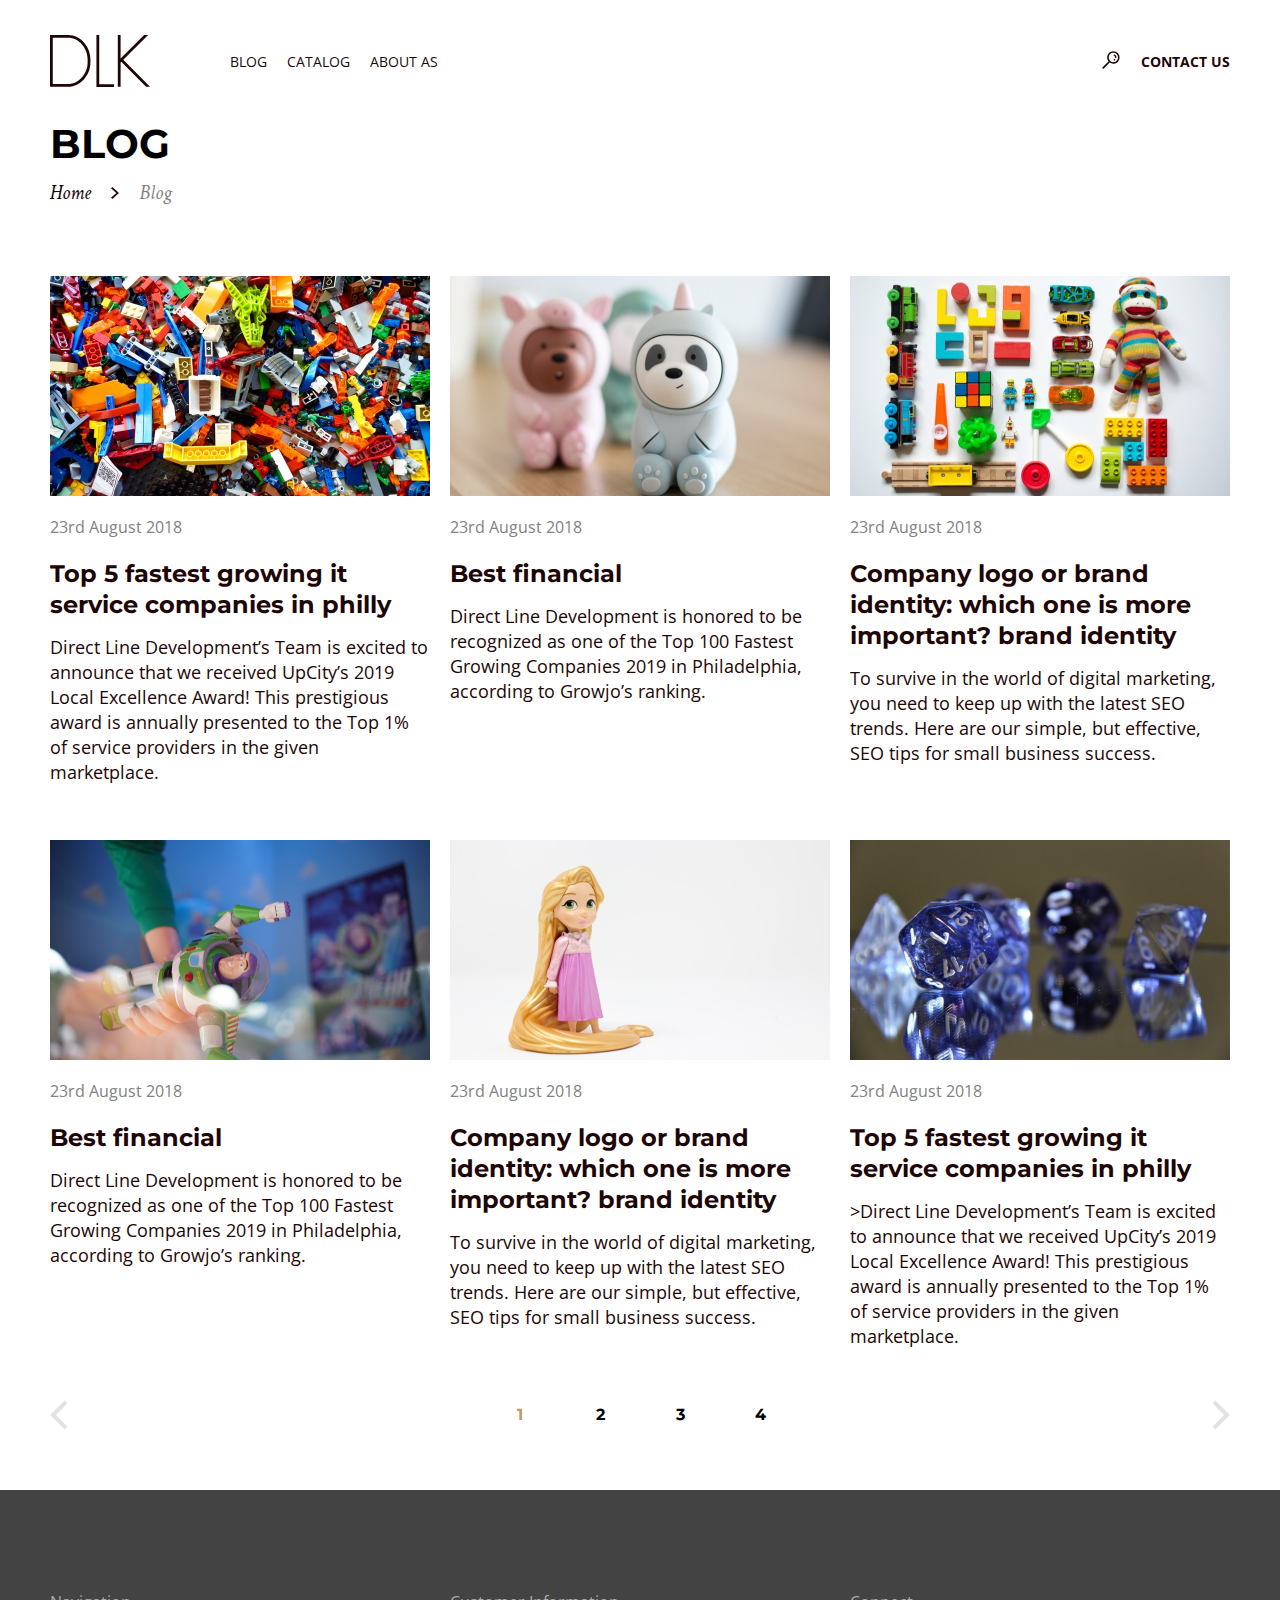
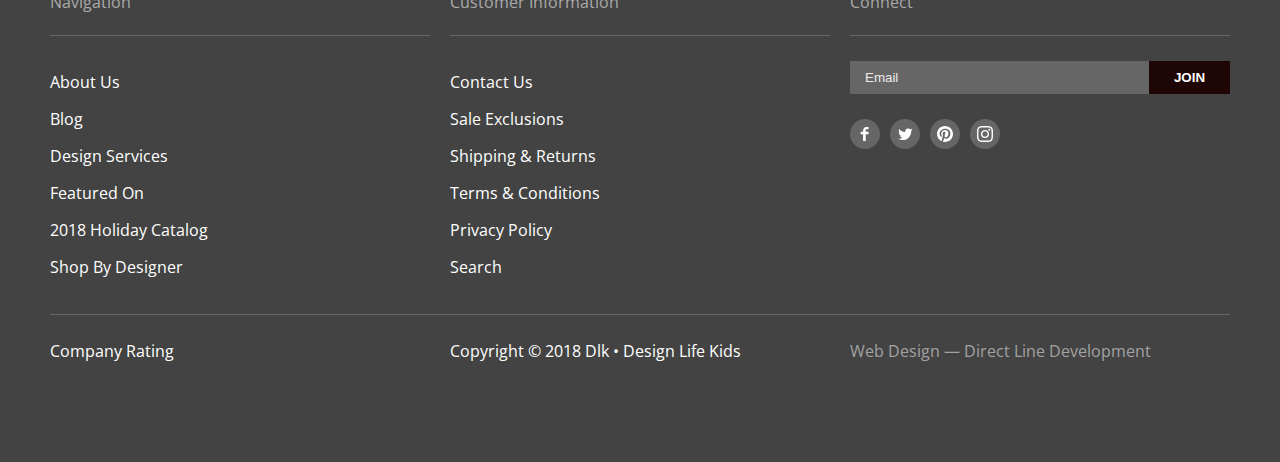
==== pages/blog/index.html @ a88019a6 "Fixed all errors, added width and height to all imgs." ====
<!DOCTYPE html>
<html lang="en">
<head>
    <meta charset="UTF-8">
    <title>Blog</title>
    <link rel="preconnect" href="https://fonts.gstatic.com">
    <link href="https://fonts.googleapis.com/css2?family=Crimson+Text:ital,wght@0,400;0,700;1,400;1,700&family=Montserrat:wght@300;400;600;700&family=Open+Sans:wght@400;700&display=swap" rel="stylesheet">
    <link rel="stylesheet" href="../../css/normalize.css">
    <link rel="stylesheet" href="../../css/common.css">
    <link rel="stylesheet" href="style.css">
</head>
<body>
    <header class="header container">        
        <div class="header-logo">
            <a href="../../index.html"><img src="../../images/logo-dlk.svg" width="100" height="52" alt="DLK"></a>
        </div>
        <nav class="header-nav">
            <ul class="outline header-list">
                <li class="header-item">
                    <a href="../blog/index.html">Blog</a>
                </li>
                <li class="header-item">
                    <a href="../catalog/index.html">Catalog</a>
                </li>
                <li class="header-item">
                    <a href="#">About as</a>
                </li>
            </ul>
        </nav>
        <div class="header-contacts-us-wrapper">
            <button class="header-button-magnifier">                        
                <svg class="search" width="18" height="18" viewBox="0 0 18 18" fill="none" xmlns="http://www.w3.org/2000/svg">
                    <path d="M11.3651 0.26001C7.94509 0.26001 5.16509 3.08001 5.16509 6.52001C5.16509 7.98001 5.6651 9.30002 6.4851 10.38L0.605098 16.32C0.265098 16.68 0.265098 17.24 0.605098 17.58C0.785098 17.76 1.0051 17.84 1.2251 17.84C1.4651 17.84 1.6851 17.76 1.8651 17.58L7.7451 11.62C8.7651 12.36 10.0051 12.78 11.3451 12.78C14.7651 12.78 17.5451 9.96001 17.5451 6.52001C17.5651 3.06001 14.7851 0.26001 11.3651 0.26001ZM11.3651 11.2C8.82509 11.2 6.76509 9.10001 6.76509 6.52001C6.76509 3.94001 8.82509 1.84001 11.3651 1.84001C13.9051 1.84001 15.9651 3.94001 15.9651 6.52001C15.9651 9.10001 13.9051 11.2 11.3651 11.2ZM14.4651 6.60001C14.4251 6.94001 14.1251 7.20001 13.7851 7.20001C13.7451 7.20001 13.7251 7.20001 13.6851 7.20001C13.3051 7.14001 13.0451 6.80001 13.0851 6.42001C13.2251 5.38001 12.0651 4.84001 12.0051 4.82001C11.6651 4.66001 11.5051 4.24001 11.6651 3.90001C11.8251 3.56001 12.2251 3.40001 12.5851 3.54001C12.6651 3.56001 14.7451 4.52001 14.4651 6.60001ZM13.0051 8.12001C13.1451 8.26001 13.2451 8.48002 13.2451 8.68002C13.2451 8.90002 13.1651 9.10001 13.0051 9.24002C12.8651 9.38002 12.6451 9.48002 12.4451 9.48002C12.2451 9.48002 12.0251 9.40001 11.8851 9.24002C11.7451 9.10001 11.6451 8.88002 11.6451 8.68002C11.6451 8.48002 11.7251 8.26001 11.8851 8.12001C12.0251 7.98001 12.2451 7.88002 12.4451 7.88002C12.6451 7.88002 12.8451 7.96001 13.0051 8.12001Z" fill="#1E0606"/>
                </svg>                                
            </button>
            <div>
                <a href="../contacts/index.html" class="header-contact-us">Contact us</a>
            </div>            
        </div>
    </header>
    <main>
        <section class="blogs-title container">
            <h1>Blog</h1>
            <div class="breadcrumbs container">  
                <ol class="breadcrumbs-list outline">
                    <li class="breadcrumbs-item">
                        <a href="../../index.html">Home</a>
                    </li>
                    <li class="breadcrumbs-item">
                        Blog
                    </li>
                </ol>
            </div>
        </section>
        <div class="blogs container container-blogs">
            <ul class="blogs-list">
                <li class="blogs-items">
                    <a href="#" class="blog-item-link">
                        <img class="blogs-image" src="../../images/blogs-1.jpg" width="380" height="220" alt="Blog-1">
                        <p class="blogs-date">23rd August 2018</p>
                        <h6>Top 5 fastest growing it service companies in philly</h6>
                        <p class="blogs-text">Direct Line Development’s Team is excited to announce that we received UpCity’s 2019 Local Excellence Award! This prestigious award is annually presented to the Top 1% of service providers in the given marketplace.</p>
                    </a>
                </li>
                <li class="blogs-items">
                    <a href="#" class="blog-item-link">
                        <img class="blogs-image" src="../../images/blogs-2.jpg" width="380" height="220" alt="Blog-2">
                        <p class="blogs-date">23rd August 2018</p>
                        <h6>Best financial</h6>
                        <p class="blogs-text">Direct Line Development is honored to be recognized as one of the Top 100 Fastest Growing Companies 2019 in Philadelphia, according to Growjo’s ranking.</p>
                    </a>
                </li>
                <li class="blogs-items">
                    <a href="#" class="blog-item-link">
                        <img class="blogs-image" src="../../images/blogs-3.jpg" width="380" height="220" alt="Blog-3">
                        <p class="blogs-date">23rd August 2018</p>
                        <h6>Company logo or brand identity: which one is more important? brand identity</h6>
                        <p class="blogs-text">To survive in the world of digital marketing, you need to keep up with the latest SEO trends. Here are our simple, but effective, SEO tips for small business success.</p>
                    </a>
                </li>
                <li class="blogs-items">
                    <a href="#" class="blog-item-link">
                        <img class="blogs-image" src="../../images/blogs-4.jpg" width="380" height="220" alt="Blog-4">
                        <p class="blogs-date">23rd August 2018</p>
                        <h6>Best financial</h6>
                        <p class="blogs-text">Direct Line Development is honored to be recognized as one of the Top 100 Fastest Growing Companies 2019 in Philadelphia, according to Growjo’s ranking.</p>
                    </a>
                </li>
                <li class="blogs-items">
                    <a href="#" class="blog-item-link">
                        <img class="blogs-image" src="../../images/blogs-5.jpg" width="380" height="220" alt="Blog-5">
                        <p class="blogs-date">23rd August 2018</p>
                        <h6>Company logo or brand identity: which one is more important? brand identity</h6>
                        <p class="blogs-text">To survive in the world of digital marketing, you need to keep up with the latest SEO trends. Here are our simple, but effective, SEO tips for small business success.</p>
                    </a>
                </li>
                <li class="blogs-items">
                    <a href="#" class="blog-item-link">
                        <img class="blogs-image" src="../../images/blogs-6.jpg" width="380" height="220" alt="Blog-6">
                        <p class="blogs-date">23rd August 2018</p>
                        <h6>Top 5 fastest growing it service companies in philly</h6>
                        <p class="blogs-text">>Direct Line Development’s Team is excited to announce that we received UpCity’s 2019 Local Excellence Award! This prestigious award is annually presented to the Top 1% of service providers in the given marketplace.</p>
                    </a>
                </li>
            </ul>
        </div>
        <div class="page-selecting container">        
            <button class="page-selecting-button">        
                <svg width="18" height="30" viewBox="0 0 18 30" fill="none">
                    <path class="page-selecting-arrow" d="M16 2L3 15L16 28" stroke="#1E0606" stroke-opacity="0.12" stroke-width="4"/>
                </svg>
            </button>        
            <div class="page-selecting-radio-block">
                <input type="radio" name="paging" id="paging-list-1" value="1" checked>
                <label for="paging-list-1" class="paging-label">1</label>
                <input type="radio" name="paging" id="paging-list-2" value="2">
                <label for="paging-list-2" class="paging-label">2</label>
                <input type="radio" name="paging" id="paging-list-3" value="3">
                <label for="paging-list-3" class="paging-label">3</label>
                <input type="radio" name="paging" id="paging-list-4" value="4">
                <label for="paging-list-4" class="paging-label">4</label>
            </div>        
            <button class="page-selecting-button">            
                <svg width="18" height="30" viewBox="0 0 18 30" fill="none">
                    <path class="page-selecting-arrow" d="M2 2L15 15L2 28" stroke="#1E0606" stroke-opacity="0.12" stroke-width="4"/>
                </svg>                
            </button>        
        </div> 
    </main>
    <footer>
        <div class="footer-wrapper footer-wrapper-1 container">
            <section class="footer-section">        
                <h4>Navigation</h4>
                <nav class="footer-nav">
                    <ul class="outline footer-nav-list">
                        <li><a href="#">About Us</a></li>
                        <li><a href="pages/blog/index.html">Blog</a></li>
                        <li><a href="#">Design Services</a></li>
                        <li><a href="#">Featured On</a></li>
                        <li><a href="#">2018 Holiday Catalog</a></li>
                        <li><a href="#">Shop By Designer</a></li>
                    </ul>
                </nav>        
            </section>
            <section class="footer-section">        
                <h4>Customer Information</h4>
                <nav class="footer-nav">
                    <ul class="outline footer-nav-list">
                        <li><a href="pages/contacts/index.html">Contact Us</a></li>
                        <li><a href="#">Sale Exclusions</a></li>
                        <li><a href="#">Shipping & Returns</a></li>
                        <li><a href="#">Terms & Conditions</a></li>
                        <li><a href="#">Privacy Policy</a></li>
                        <li><a href="#">Search</a></li>
                    </ul>
                </nav>        
            </section>
            <section class="footer-section">        
                <h4>Connect</h4>
                <div class="footer-nav">
                    <form action="#" class="footer-form">            
                        <label for="email1" class="footer-label-email">Email</label>
                        <input type="email" placeholder="Email" id="email1" class="footer-input-field">
                        <button class="button join">Join</button>
                    </form>
                </div>                               
                <ul class="outline footer-social-list">
                    <li>
                        <a href="#" target="_blank">
                            <svg width="30" height="30" viewBox="0 0 30 30" fill="none" xmlns="http://www.w3.org/2000/svg">
                                <path fill-rule="evenodd" clip-rule="evenodd" d="M0 15C0 6.71573 6.71573 0 15 0C23.2843 0 30 6.71573 30 15C30 23.2843 23.2843 30 15 30C6.71573 30 0 23.2843 0 15Z" fill="#666666"/>
                                <path fill-rule="evenodd" clip-rule="evenodd" d="M18.5527 10.3672H16.2967C16.0307 10.3672 15.7337 10.7172 15.7337 11.1852V12.8142H18.5527V15.1352H15.7337V22.1052H13.0707V15.1352H10.6577V12.8142H13.0707V11.4472C13.0707 9.48823 14.4317 7.89423 16.2967 7.89423H18.5527V10.3672Z" fill="white"/>
                            </svg>
                        </a>
                    </li>
                    <li>
                        <a href="#" target="_blank">
                            <svg width="30" height="30" viewBox="0 0 30 30" fill="none" xmlns="http://www.w3.org/2000/svg">
                                <path fill-rule="evenodd" clip-rule="evenodd" d="M0 15C0 6.71573 6.71573 0 15 0C23.2843 0 30 6.71573 30 15C30 23.2843 23.2843 30 15 30C6.71573 30 0 23.2843 0 15Z" fill="#666666"/>
                                <path fill-rule="evenodd" clip-rule="evenodd" d="M21.1006 12.2891C21.1056 12.4161 21.1096 12.5431 21.1096 12.6721C21.1096 16.5761 18.1366 21.0781 12.7026 21.0781C11.0346 21.0781 9.48058 20.5881 8.17358 19.7501C8.40658 19.7771 8.64158 19.7911 8.87958 19.7911C10.2636 19.7911 11.5376 19.3181 12.5486 18.5251C11.2556 18.5021 10.1656 17.6481 9.78758 16.4751C9.96858 16.5101 10.1546 16.5271 10.3446 16.5271C10.6136 16.5271 10.8746 16.4921 11.1226 16.4241C9.77158 16.1521 8.75158 14.9591 8.75158 13.5271V13.4901C9.15058 13.7111 9.60758 13.8441 10.0916 13.8591C9.29858 13.3301 8.77758 12.4261 8.77758 11.4001C8.77758 10.8591 8.92258 10.3521 9.17658 9.9161C10.6326 11.7031 12.8106 12.8791 15.2656 13.0021C15.2156 12.7851 15.1906 12.5601 15.1906 12.3281C15.1906 10.6971 16.5126 9.3751 18.1446 9.3751C18.9936 9.3751 19.7616 9.7321 20.2996 10.3071C20.9736 10.1761 21.6056 9.9301 22.1766 9.5901C21.9556 10.2811 21.4886 10.8591 20.8766 11.2251C21.4746 11.1541 22.0446 10.9961 22.5756 10.7601C22.1776 11.3521 21.6776 11.8731 21.1006 12.2891Z" fill="white"/>
                            </svg>                                
                        </a>
                    </li>
                    <li>
                        <a href="#" target="_blank">
                            <svg width="30" height="30" viewBox="0 0 30 30" fill="none" xmlns="http://www.w3.org/2000/svg">
                                <path fill-rule="evenodd" clip-rule="evenodd" d="M0 15C0 6.71573 6.71573 0 15 0C23.2843 0 30 6.71573 30 15C30 23.2843 23.2843 30 15 30C6.71573 30 0 23.2843 0 15Z" fill="#666666"/>
                                <path fill-rule="evenodd" clip-rule="evenodd" d="M15.0005 7C10.5825 7 7 10.5816 7 15.0005C7 18.2754 8.97001 21.0902 11.7896 22.3273C11.767 21.7694 11.7858 21.0977 11.9279 20.49C12.0821 19.8408 12.9571 16.1313 12.9571 16.1313C12.9571 16.1313 12.7021 15.6205 12.7021 14.865C12.7021 13.6796 13.3898 12.7943 14.245 12.7943C14.9722 12.7943 15.3241 13.3409 15.3241 13.9957C15.3241 14.7267 14.8575 15.8208 14.6176 16.8341C14.4172 17.6836 15.0428 18.3751 15.8801 18.3751C17.3957 18.3751 18.4165 16.4286 18.4165 14.1218C18.4165 12.3691 17.2358 11.0567 15.088 11.0567C12.6617 11.0567 11.1498 12.8658 11.1498 14.8866C11.1498 15.5847 11.3549 16.0758 11.6767 16.4559C11.8253 16.6318 11.8451 16.7014 11.7914 16.9027C11.7538 17.0486 11.6654 17.4042 11.6287 17.5444C11.5751 17.7466 11.4114 17.82 11.2288 17.7448C10.1102 17.2885 9.58999 16.0645 9.58999 14.6881C9.58999 12.4161 11.5064 9.68972 15.3072 9.68972C18.3619 9.68972 20.3724 11.9015 20.3724 14.2732C20.3724 17.4117 18.6282 19.7562 16.0551 19.7562C15.1924 19.7562 14.3795 19.2895 14.1011 18.7599C14.1011 18.7599 13.6363 20.6029 13.5385 20.9585C13.3691 21.5747 13.037 22.1919 12.7332 22.6717C13.4529 22.8843 14.213 23 15.0005 23C19.4184 23 23 19.4184 23 15.0005C23 10.5816 19.4184 7 15.0005 7Z" fill="white"/>
                                </svg>
                        </a>
                    </li>
                    <li>
                        <a href="#" target="_blank">
                            <svg width="30" height="30" viewBox="0 0 30 30" fill="none" xmlns="http://www.w3.org/2000/svg">
                                <path fill-rule="evenodd" clip-rule="evenodd" d="M0 15C0 6.71573 6.71573 0 15 0C23.2843 0 30 6.71573 30 15C30 23.2843 23.2843 30 15 30C6.71573 30 0 23.2843 0 15Z" fill="#666666"/>
                                <path fill-rule="evenodd" clip-rule="evenodd" d="M15 7C12.8273 7 12.5549 7.0092 11.7016 7.04813C10.8501 7.08697 10.2686 7.22223 9.7597 7.42C9.23363 7.62443 8.7875 7.89797 8.3427 8.3427C7.89797 8.7875 7.62443 9.23363 7.42 9.7597C7.22223 10.2686 7.08697 10.8501 7.04813 11.7016C7.0092 12.5549 7 12.8273 7 15C7 17.1727 7.0092 17.4451 7.04813 18.2984C7.08697 19.1499 7.22223 19.7314 7.42 20.2403C7.62443 20.7664 7.89797 21.2125 8.3427 21.6573C8.7875 22.102 9.23363 22.3756 9.7597 22.58C10.2686 22.7778 10.8501 22.913 11.7016 22.9519C12.5549 22.9908 12.8273 23 15 23C17.1727 23 17.4451 22.9908 18.2984 22.9519C19.1499 22.913 19.7314 22.7778 20.2403 22.58C20.7664 22.3756 21.2125 22.102 21.6573 21.6573C22.102 21.2125 22.3756 20.7664 22.58 20.2403C22.7778 19.7314 22.913 19.1499 22.9519 18.2984C22.9908 17.4451 23 17.1727 23 15C23 12.8273 22.9908 12.5549 22.9519 11.7016C22.913 10.8501 22.7778 10.2686 22.58 9.7597C22.3756 9.23363 22.102 8.7875 21.6573 8.3427C21.2125 7.89797 20.7664 7.62443 20.2403 7.42C19.7314 7.22223 19.1499 7.08697 18.2984 7.04813C17.4451 7.0092 17.1727 7 15 7ZM15 8.44143C17.1361 8.44143 17.3891 8.4496 18.2327 8.4881C19.0127 8.52367 19.4363 8.65397 19.7182 8.76353C20.0916 8.90867 20.3581 9.08203 20.638 9.362C20.918 9.6419 21.0913 9.9084 21.2365 10.2818C21.346 10.5637 21.4763 10.9873 21.5119 11.7673C21.5504 12.6109 21.5586 12.8639 21.5586 15C21.5586 17.1361 21.5504 17.3891 21.5119 18.2327C21.4763 19.0127 21.346 19.4363 21.2365 19.7182C21.0913 20.0916 20.918 20.3581 20.638 20.638C20.3581 20.918 20.0916 21.0913 19.7182 21.2365C19.4363 21.346 19.0127 21.4763 18.2327 21.5119C17.3892 21.5504 17.1363 21.5586 15 21.5586C12.8637 21.5586 12.6108 21.5504 11.7673 21.5119C10.9873 21.4763 10.5637 21.346 10.2818 21.2365C9.9084 21.0913 9.64193 20.918 9.36197 20.638C9.08207 20.3581 8.90867 20.0916 8.76353 19.7182C8.65397 19.4363 8.52367 19.0127 8.4881 18.2327C8.4496 17.3891 8.44143 17.1361 8.44143 15C8.44143 12.8639 8.4496 12.6109 8.4881 11.7673C8.52367 10.9873 8.65397 10.5637 8.76353 10.2818C8.90867 9.9084 9.08203 9.6419 9.36197 9.362C9.64193 9.08203 9.9084 8.90867 10.2818 8.76353C10.5637 8.65397 10.9873 8.52367 11.7673 8.4881C12.6109 8.4496 12.8639 8.44143 15 8.44143ZM10.8919 15C10.8919 12.7311 12.7311 10.8919 15 10.8919C17.2689 10.8919 19.1081 12.7311 19.1081 15C19.1081 17.2689 17.2689 19.1081 15 19.1081C12.7311 19.1081 10.8919 17.2689 10.8919 15ZM15 17.6667C13.5272 17.6667 12.3333 16.4728 12.3333 15C12.3333 13.5272 13.5272 12.3333 15 12.3333C16.4728 12.3333 17.6667 13.5272 17.6667 15C17.6667 16.4728 16.4728 17.6667 15 17.6667ZM19.2704 11.6896C19.8006 11.6896 20.2304 11.2598 20.2304 10.7296C20.2304 10.1994 19.8006 9.76957 19.2704 9.76957C18.7402 9.76957 18.3104 10.1994 18.3104 10.7296C18.3104 11.2598 18.7402 11.6896 19.2704 11.6896Z" fill="white"/>
                                </svg>
                        </a>
                    </li>
                </ul>                     
            </section>
        </div>
        <div class="footer-wrapper footer-wrapper-2 container">
            <div class="footer-section footer-rating_block">
                <input name="rating" value="5" id="rating_5" type="radio" />
                <label for="rating_5" class="footer-rating_label"></label>
               
                <input name="rating" value="4" id="rating_4" type="radio" />
                <label for="rating_4" class="footer-rating_label"></label>
               
                <input name="rating" value="3" id="rating_3" type="radio" />
                <label for="rating_3" class="footer-rating_label"></label>
               
                <input name="rating" value="2" id="rating_2" type="radio" />
                <label for="rating_2" class="footer-rating_label"></label>
               
                <input name="rating" value="1" id="rating_1" type="radio" />
                <label for="rating_1" class="footer-rating_label"></label>
                <div class="footer-rating-title">Company Rating</div>
            </div>                        
            <div class="footer-section">
                Copyright © 2018 Dlk • Design Life Kids
            </div>
            <div class="footer-section">
                <a href="#" class="footer-dl_digital-link">Web Design — Direct Line Development</a>
            </div>                    
        </div>        
    </footer>   
</body>
</html>
---- css/common.css ----
/* all page defaults */

body {
    font-family: "open sans", sans-serif;
    font-style: normal;
    margin: 0;
    box-sizing: border-box;
    font-size: 16px;
    line-height: 22px;
}

ul > li {
    list-style-type: none
}

/* Common elements styles */

/* Default links properties */

a {
    text-decoration: none;
    color: #1E0606;
}

/* width 1180 */

.container {
    max-width: 1180px;
    width: 100%;
    margin: 0 auto;
}

.outline {
    list-style-type: none;
    padding: 0;
    margin: 0;
}

h1 {
    font-family: "Montserrat", sans-serif;
    text-transform: uppercase;
    font-size: 40px;
    line-height: 110%;
    font-weight: 700;
    margin: 0;   
}

h2 {
    font-family: "Montserrat", sans-serif;
    text-transform: uppercase;
    font-size: 38px;
    line-height: 46px;
    font-weight: 700;     
}

h3 {
    font-family: "Montserrat", sans-serif;
    text-transform: uppercase;
    font-size: 26px;
    line-height: 32px;
    font-weight: 700;
    color: #ffffff;
    margin: 0;
}

h4 {
    font-family: "open sans", sans-serif;
    font-style: normal;
    font-weight: 400;
    font-size: 16px;
    line-height: 22px;
    color: #AAAAAA;
}

h5 {
    font-family: "open sans", sans-serif;
    font-style: normal;
    font-weight: 700;
    font-size: 16px;
    line-height: 22px;
    color: #1E0606;
    margin: 0;
}

h6 {
    font-family: "Montserrat", sans-serif;
    font-size: 24px;
    line-height: 31px;
    font-weight: 700;
    margin: 0;
}

.button {
    background: #1E0606;
    color: #fff;
    font-weight: 700;
    width: 100%;
    text-align: center;
    padding: 9px;
    border: none;
    text-transform: uppercase;
    cursor: pointer;
    margin: 0;
}

.button:hover {
    background: #C29974;
}

.button:active {
    background: #CFAF91;
}

.button:disabled {
    background: #C1C1C1;
}

.join {
    max-width: 81px;
}

/* header */

.header {
    padding: 35px 0;
    display: flex;
    align-items: center;
    font-size: 14px;
    line-height: 19px;
    text-transform: uppercase;
}

.header-logo {
    margin-right: 60px;
}

.header-logo img {
    display: block;
}

.header-nav {
    margin: 0 auto 0 20px;
}

.header-list {
    display: flex;
    align-items: center;
}

.header-item {
   margin-right: 20px;
   font-weight: 400;   
}

.header-contacts-us-wrapper {
    display: flex;
    align-items: center;
}

.header-contact-us {
    font-weight: 700;
}

.header-button-magnifier {
    width: 60px;
    border: none;
    background-color: white;
    cursor: pointer;
}

.header-logo :hover {
    opacity: 50%;
}

.header-item:hover {
    opacity: 50%;
}

.header-button-magnifier:hover {
    opacity: 50%;
}

.header-contact-us:hover {
    opacity: 50%;
}

.header-logo :active {
    opacity: 20%;
}

.header-item:active {
    opacity: 20%;
}

.header-button-magnifier:active {
    opacity: 20%;
}

.header-contact-us:active {
    opacity: 20%;
}

/* Footer */

footer {
    color: #fff;
    background-color: #434343;
    padding-top: 80px;
}

.footer-wrapper {
    display: flex;
    /* padding-bottom: 50px; */
}

.footer-section {
    width: 33%;
    min-width: 300px;
}

.footer-nav {
    border-top: 1px solid #666666;    
}

footer a {
    color: #fff;
}

.footer-nav-list {
    line-height: 37px;
    margin: 28px 0;
}

.footer-wrapper .footer-section:not(:last-child) {
    margin-right: 20px;
}

.footer-wrapper-1 {
    border-bottom: 1px solid #666666;
}

.footer-wrapper-2 {
    margin-top: 25px;
    padding-bottom: 100px;
}

.footer-rating_block {
    display: flex;
    flex-direction: row-reverse;
    justify-content: flex-end;
    align-items: center;
}

.footer-rating_block input[type="radio"] {
    display: none;
  }

.footer-rating_label {
    display: block;
    width: 18px;
    height: 17px;
    margin: 1px;
    background: url(../images/rate-star.svg) no-repeat 50% 2px;
    cursor: pointer;
}

.footer-rating_block .footer-rating_label:hover, .footer-rating_block .footer-rating_label:hover ~ .footer-rating_label {
  background: url(../images/rate-star-hover.svg) no-repeat 50% 2px;
}

.footer-rating_block .footer-rating_label:active, .footer-rating_block .footer-rating_label:active ~ .footer-rating_label {
  background: url(../images/rate-star-active.svg) no-repeat 50% 2px;
}

.footer-rating_block input[type="radio"]:checked ~ .footer-rating_label {
    background: url(../images/rate-star-active.svg) no-repeat 50% 2px;
}

.footer-rating-title {
    color: #fff;
    margin-right: 20px;
    font-size: 16px;
}

.footer-rating_block .footer-rating_label:hover ~ .footer-rating-title {
    color: #C29974;
}

.footer-rating_block .footer-rating_label:active ~ .footer-rating-title {
    color: #C29974;
}

.footer-rating_block input[type="radio"]:checked ~ .footer-rating-title {
    color: #C29974;
}

.footer-social-list {
    display: flex;
    margin-top: 25px;
}

.footer-social-list li {
    padding: 0 10px 0 0;
}

.footer-social-list li:hover {
    opacity: 50%;
}

.footer-social-list li:active {
    opacity: 20%;
}

.footer-input-field {
    border: none;
    background-color: #666666;
    width: 299px;
    padding-left: 15px;
}

.footer-input-field::placeholder {
    color: #EBEBEB;
}

.footer-label-email {
    display: none;
}

.footer-form {
    display: flex;
    margin-top: 25px;
}

.footer-dl_digital-link {
    color: #a2a2a2;
}

.footer-dl_digital-link:hover {
    color: #ffffff;
    text-decoration: underline;
    
}

.footer-dl_digital-link:active {
    color: #ffffff;
    text-decoration: underline;
}

.footer-nav-list li:hover {
    opacity: 50%;
}

.footer-nav-list li:active {
    opacity: 20%;
}

/* breadcrumbs */

.breadcrumbs {
    margin: 15px 0 50px;
}

.breadcrumbs-list {
    display: flex;
    justify-content: flex-start;
}

.breadcrumbs-list .breadcrumbs-item:last-child {
    opacity: 0.5;
}

.breadcrumbs-item {
    display: flex;
    font-family: "Crimson Text", serif;
    font-style: italic;
    font-size: 20px;
    line-height: 25px;
}

.breadcrumbs-item:not(:last-child)::after {
    content: url(../images/arrow-divider.svg);
    margin: 0 20px;
}

/* page selection */

.page-selecting {
    display: flex;
    justify-content: space-between;
    margin-bottom: 60px;
}

.page-selecting-button {
    background-color: #fff;
    Width: 18px;
    Height: 30px;
    border: none;
    padding: 0;
}

.page-selecting-radio-block {
    display: flex;
}

.page-selecting-radio-block input[type="radio"] {
    display: none;
}

.paging-label {
    width: 80px;
    height: 30px;
    font-family: "Montserrat", sans-serif;
    font-weight: 700;
    line-height: 30px;
    text-align: center;        
}

.paging-label:hover {
    color: #DADADA;
}

.page-selecting input[type="radio"]:checked + .paging-label {
    color:#C29974;
}

.page-selecting-arrow:hover {
    stroke: #C29974;
    stroke-opacity: 1;
}

.page-selecting-arrow:active {
    stroke: #C29974;
    stroke-opacity: 0.5;
}

/* contacts-form */

.contact-form {

    box-sizing: border-box;  
    width: 680px;
    background: #E5EAF8;
    padding: 42px 40px;
}

.contact-form fieldset {
    border: none;
    display: flex;
    margin: 0;
    padding: 0;
    margin-bottom: 20px;
}

.contact-form label {
    font-size: 14px;
    line-height: 19px;
    color: #1E0606;
    margin-bottom: 6px;
}

.contact-form input,
.contact-form textarea {
    box-sizing: border-box;    
    border: 1px solid rgba(0, 0, 0, 0.2);
    padding: 12px 20px;
    font-size: 18px;
    line-height: 25px;
    background: #fff;
}

.contact-form input {
    height: 50px;
}

.contact-form textarea {
    height: 150px;
    resize: none;
}

.contact-form input:hover,
.contact-form textarea:hover {
    outline: none;
    border: 1px solid rgba(0, 0, 0, 0.3);
}

.contact-form input:focus,
.contact-form textarea:focus {
    outline: none;
    border: 1px solid rgba(0, 0, 0, 0.2);
}

.contact-form input::placeholder {
    color: #1E0606;
}

.contact-wrapper {
    display: flex;
    flex-direction: column;
}

.contact-block {
    max-width: 290px;
    width: 100%;
}

.contact-line {
    display: flex;
    justify-content: space-between;
}

.contact-confirmation input[type="checkbox"] {
    display: none;
}

.confirm-label {
    display: block;
    background: url(../images/checkbox.svg) no-repeat 0 0;
    padding-left: 30px;
    cursor: pointer;
    margin: 15px 0;
}

.contact-confirmation input[type="checkbox"]:checked + .confirm-label {
    background: url(../images/checkbox-checked.svg) no-repeat 0 0;
}

.contact-submit {
    max-width: 106px;
}


/* modal */

.popup-overlay {
    width: 100%;
    height: 100vh;
    background: rgba(125, 151, 218, 0.8);
    position: fixed;
    top: 0;
    left: 0;
    display: none;
    z-index: 2;
}

.popup-form {
    position: fixed;
    top: 50%;
    left: 50%;
    transform: translate(-50%,-50%);
    width: 680px;
    display: none;
    z-index: 2;
}

.popup-open,
.popup-overlay-open {
    display: block;
}

.popup-close {
    position: absolute;
    top: 0px;
    right: -25px;
    cursor: pointer;
    background: transparent;
    border: none;
    padding: 0;
}
---- pages/blog/style.css ----
.container-blogs {
    max-width: 1200px;
}
  
.blogs-list {
    display: flex;
    flex-wrap: wrap;     
    padding: 0;
}

.blogs-items {
    margin: 20px 10px;
    display: block;
    width: 380px;
}

.blogs-image {
    display: block;
}

.blogs-date {
    padding: 20px 0;
    margin: 0;
    color: #818181;
}

.blogs-text {
    font-size: 18px;
    line-height: 25px;
    padding: 15px 0;
    margin: 0;
}

.blog-item-link:hover h6,
.blog-item-link:active h6 {
    text-decoration: underline;
}
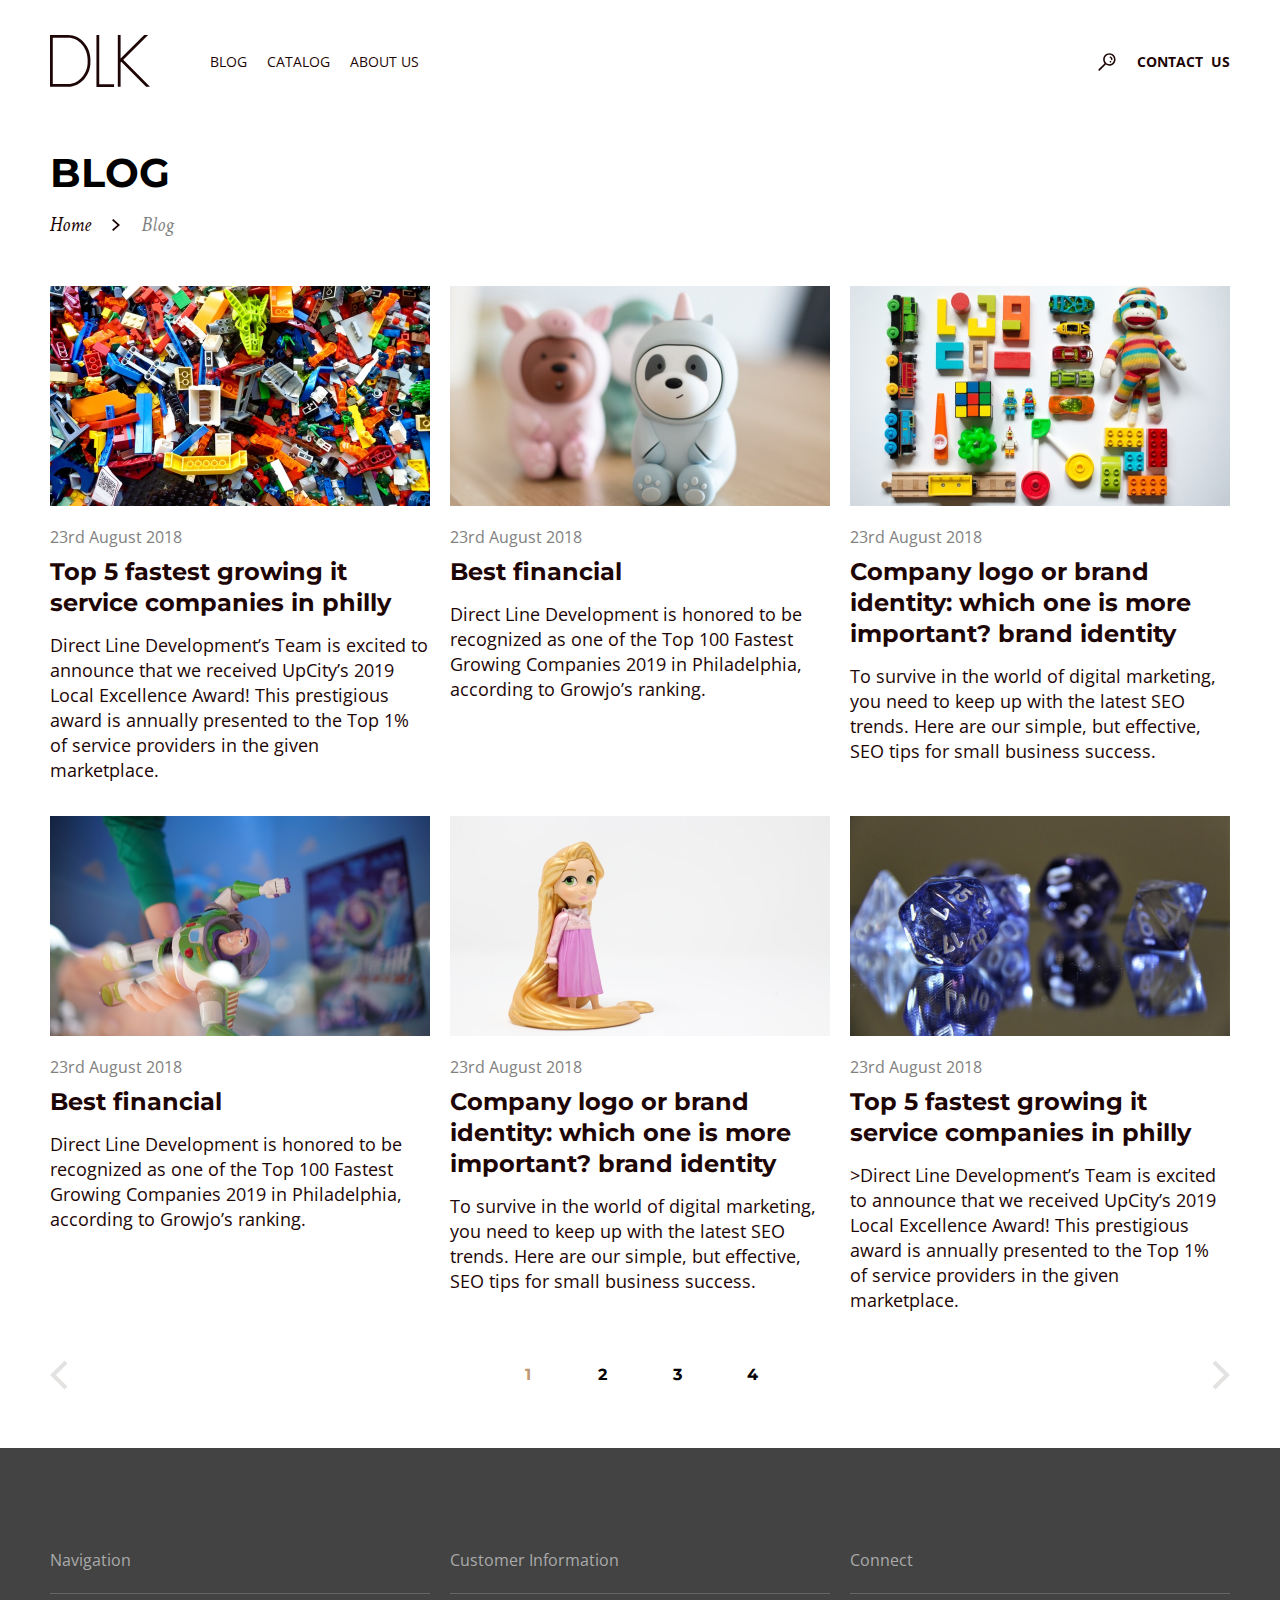
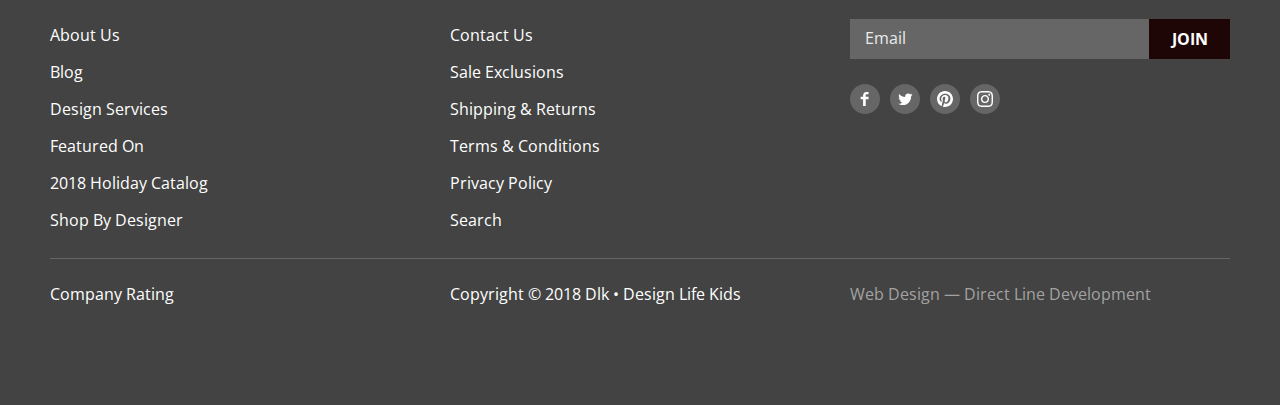
==== commit e1a28911: "Adjusted using pixel perfect tool. Created and linked min css and js." ====
--- a/pages/blog/index.html
+++ b/pages/blog/index.html
@@ -5,9 +5,9 @@
     <title>Blog</title>
     <link rel="preconnect" href="https://fonts.gstatic.com">
     <link href="https://fonts.googleapis.com/css2?family=Crimson+Text:ital,wght@0,400;0,700;1,400;1,700&family=Montserrat:wght@300;400;600;700&family=Open+Sans:wght@400;700&display=swap" rel="stylesheet">
-    <link rel="stylesheet" href="../../css/normalize.css">
-    <link rel="stylesheet" href="../../css/common.css">
-    <link rel="stylesheet" href="style.css">
+    <link rel="stylesheet" href="../../css/normalize.min.css">
+    <link rel="stylesheet" href="../../css/common.min.css">
+    <link rel="stylesheet" href="style.min.css">
 </head>
 <body>
     <header class="header container">        
@@ -23,7 +23,7 @@
                     <a href="../catalog/index.html">Catalog</a>
                 </li>
                 <li class="header-item">
-                    <a href="#">About as</a>
+                    <a href="#">About us</a>
                 </li>
             </ul>
         </nav>
--- a/css/common.min.css
+++ b/css/common.min.css
@@ -0,0 +1 @@
+body{font-family:"Open Sans",Arial,sans-serif;font-style:normal;margin:0;box-sizing:border-box;font-size:16px;line-height:22px;font-weight:400}ul > li{list-style-type:none}a{text-decoration:none;color:#1E0606}.container{max-width:1180px;width:100%;margin:0 auto}.outline{list-style-type:none;padding:0;margin:0}h1{font-family:"Montserrat",Arial,sans-serif;text-transform:uppercase;font-size:40px;line-height:110%;font-weight:700;margin:0}h2{font-family:"Montserrat",Arial,sans-serif;text-transform:uppercase;font-size:38px;line-height:46px;font-weight:700}h3{font-family:"Montserrat",Arial,sans-serif;text-transform:uppercase;font-size:26px;line-height:32px;font-weight:700;color:#fff;margin:0}h4{font-family:"Open Sans",Arial,sans-serif;font-style:normal;font-weight:400;font-size:16px;line-height:22px;color:#AAA}h5{font-family:"Open Sans",Arial,sans-serif;font-style:normal;font-weight:700;font-size:16px;line-height:22px;color:#1E0606;margin:0}h6{font-family:"Montserrat",Arial,sans-serif;font-size:24px;line-height:31px;font-weight:700;margin:0}.button{background:#1E0606;color:#fff;font-family:"Open Sans",Arial,sans-serif;font-style:normal;font-size:16px;line-height:22px;font-weight:700;width:100%;text-align:center;padding:9px;border:none;text-transform:uppercase;cursor:pointer;margin:0;height:40px}.button:hover{background:#C29974}.button:active{background:#CFAF91}.button:disabled{background:#C1C1C1}.join{max-width:81px}.header{padding:35px 0;display:flex;align-items:center;font-size:14px;line-height:19px;text-transform:uppercase}.header-logo{margin-right:40px}.header-logo img{display:block}.header-nav{margin:0 auto 0 20px}.header-list{display:flex;align-items:center}.header-item{margin-right:20px;font-weight:400}.header-contacts-us-wrapper{display:flex;align-items:center;word-spacing:4px}.header-contact-us{font-weight:700}.header-button-magnifier{width:60px;border:none;background-color:#fff;cursor:pointer;padding:0;margin-top:5px}.header-logo :hover{opacity:50%}.header-item:hover{opacity:50%}.header-button-magnifier:hover{opacity:50%}.header-contact-us:hover{opacity:50%}.header-logo :active{opacity:20%}.header-item:active{opacity:20%}.header-button-magnifier:active{opacity:20%}.header-contact-us:active{opacity:20%}footer{color:#fff;background-color:#434343;padding-top:80px}.footer-wrapper{display:flex}.footer-section{width:33%;min-width:300px}.footer-nav{border-top:1px solid #666}footer a{color:#fff}.footer-nav-list{line-height:37px;margin:23px 0 19px}.footer-wrapper .footer-section:not(:last-child){margin-right:20px}.footer-wrapper-1{border-bottom:1px solid #666}.footer-wrapper-2{margin-top:24px;padding-bottom:100px}.footer-rating_block{display:flex;flex-direction:row-reverse;justify-content:flex-end;align-items:center}.footer-rating_block input[type="radio"]{display:none}.footer-rating_label{display:block;width:18px;height:17px;margin:1px;background:url(../images/rate-star.svg) no-repeat 50% 2px;cursor:pointer}.footer-rating_block .footer-rating_label:hover,.footer-rating_block .footer-rating_label:hover ~ .footer-rating_label{background:url(../images/rate-star-hover.svg) no-repeat 50% 2px}.footer-rating_block .footer-rating_label:active,.footer-rating_block .footer-rating_label:active ~ .footer-rating_label{background:url(../images/rate-star-active.svg) no-repeat 50% 2px}.footer-rating_block input[type="radio"]:checked ~ .footer-rating_label{background:url(../images/rate-star-active.svg) no-repeat 50% 2px}.footer-rating-title{color:#fff;margin-right:24px;font-size:16px}.footer-rating_block .footer-rating_label:hover ~ .footer-rating-title{color:#C29974}.footer-rating_block .footer-rating_label:active ~ .footer-rating-title{color:#C29974}.footer-rating_block input[type="radio"]:checked ~ .footer-rating-title{color:#C29974}.footer-social-list{display:flex;margin-top:25px}.footer-social-list li{padding:0 10px 0 0}.footer-social-list li:hover{opacity:50%}.footer-social-list li:active{opacity:20%}.footer-input-field{border:none;background-color:#666;width:299px;padding-left:15px}.footer-input-field::placeholder{color:#EBEBEB}.footer-label-email{display:none}.footer-form{display:flex;margin-top:25px}.footer-dl_digital-link{color:#a2a2a2}.footer-dl_digital-link:hover{color:#fff;text-decoration:underline}.footer-dl_digital-link:active{color:#fff;text-decoration:underline}.footer-nav-list li:hover{opacity:50%}.footer-nav-list li:active{opacity:20%}.breadcrumbs{margin:18px 0 28px}.breadcrumbs-list{display:flex;justify-content:flex-start}.breadcrumbs-list .breadcrumbs-item:last-child{opacity:.5}.breadcrumbs-item{display:flex;font-family:"Crimson Text","Times New Roman",serif;font-style:italic;font-size:20px;line-height:25px}.breadcrumbs-item:not(:last-child)::after{content:url(../images/arrow-divider.svg);margin:0 21px}.page-selecting{display:flex;justify-content:space-between;margin-bottom:58px}.page-selecting-button{background-color:#fff;width:18px;height:30px;border:none;padding:0}.page-selecting-radio-block{display:flex}.page-selecting-radio-block input[type="radio"]{display:none}.paging-label{width:75px;height:30px;font-family:"Montserrat",Arial,sans-serif;font-weight:700;line-height:30px;text-align:center}.paging-label:hover{color:#DADADA}.page-selecting input[type="radio"]:checked + .paging-label{color:#C29974}.page-selecting-arrow:hover{stroke:#C29974;stroke-opacity:1}.page-selecting-arrow:active{stroke:#C29974;stroke-opacity:.5}.contact-form{box-sizing:border-box;min-width:680px;background:#E5EAF8;padding:42px 40px}.contact-form fieldset{border:none;display:flex;margin:0;padding:0;margin-bottom:21px}.contact-form label{font-size:14px;line-height:19px;color:#1E0606;margin-bottom:3px}.contact-form input,.contact-form textarea{box-sizing:border-box;border:1px solid rgba(0,0,0,0.2);padding:12px 20px;font-size:18px;line-height:25px;background:#fff}.contact-form input{height:50px}.contact-form textarea{height:150px;resize:none}.contact-form input:hover,.contact-form textarea:hover{outline:none;border:1px solid rgba(0,0,0,0.3)}.contact-form input:focus,.contact-form textarea:focus{outline:none;border:1px solid rgba(0,0,0,0.2)}.contact-form input::placeholder{color:#1E0606}.contact-wrapper{display:flex;flex-direction:column}.contact-block{max-width:290px;width:100%}.contact-line{display:flex;justify-content:space-between}.contact-form .contact-confirmation{margin-bottom:17px}.contact-confirmation input[type="checkbox"]{display:none}.confirm-label{display:block;background:url(../images/checkbox.svg) no-repeat 0 0;padding-left:35px;cursor:pointer;margin:0}.contact-confirmation input[type="checkbox"]:checked + .confirm-label{background:url(../images/checkbox-checked.svg) no-repeat 0 0}.contact-submit{max-width:106px}.popup-overlay{width:100%;height:100vh;background:rgba(125,151,218,0.8);position:fixed;top:0;left:0;display:none;z-index:2}.popup-form{position:fixed;top:50%;left:50%;transform:translate(-50%,-50%);width:680px;display:none;z-index:2}.popup-open,.popup-overlay-open{display:block}.popup-close{position:absolute;top:0;right:-25px;cursor:pointer;background:transparent;border:none;padding:0}--- a/pages/blog/style.min.css
+++ b/pages/blog/style.min.css
@@ -0,0 +1 @@
+.blogs{margin-bottom:32px}.container-blogs{max-width:1200px}.blogs-title{margin-top:29px;margin-bottom:30px}.blogs-list{display:flex;flex-wrap:wrap;padding:0}.blogs-items{margin:18px 10px 15px;display:block;width:380px}.blogs-image{display:block}.blogs-date{padding:20px 0 8px;margin:0;color:#818181}.blogs-text{font-size:18px;line-height:25px;padding:15px 0 0;margin:0}.blog-item-link:hover h6,.blog-item-link:active h6{text-decoration:underline}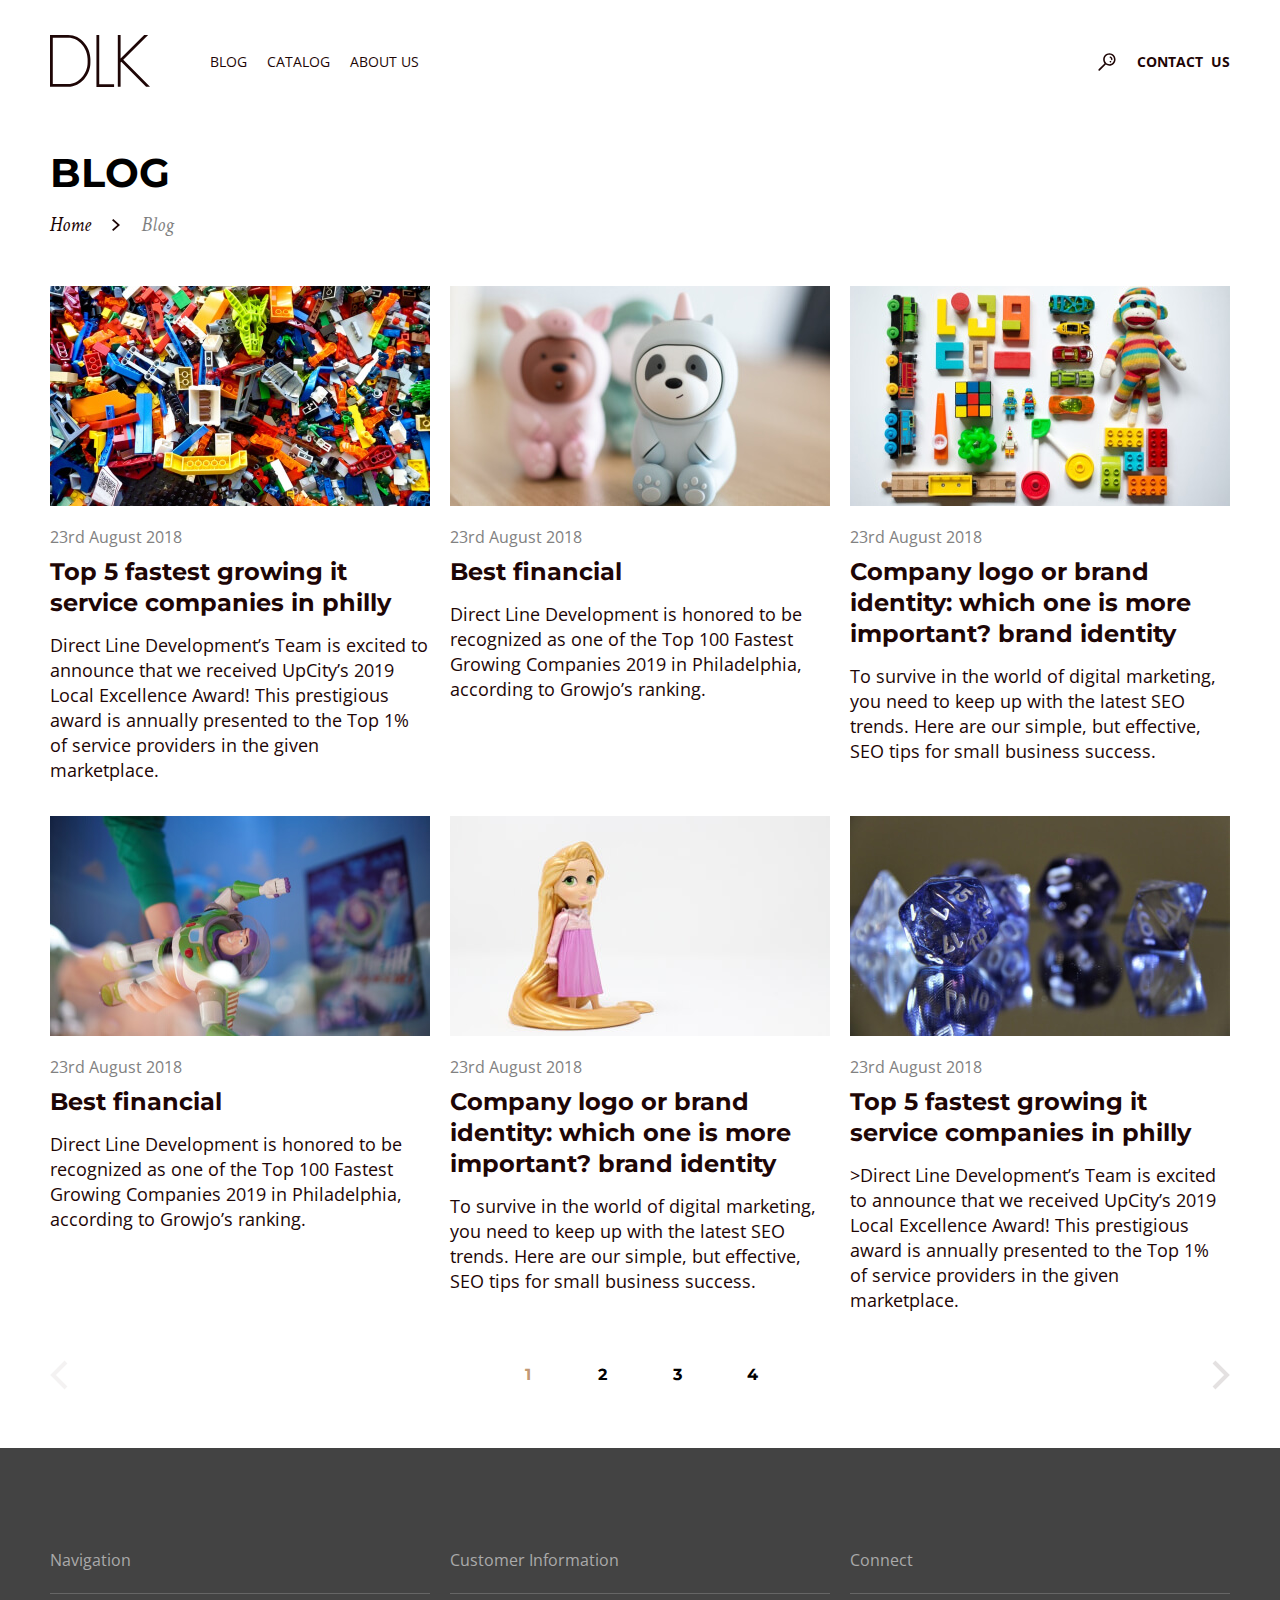
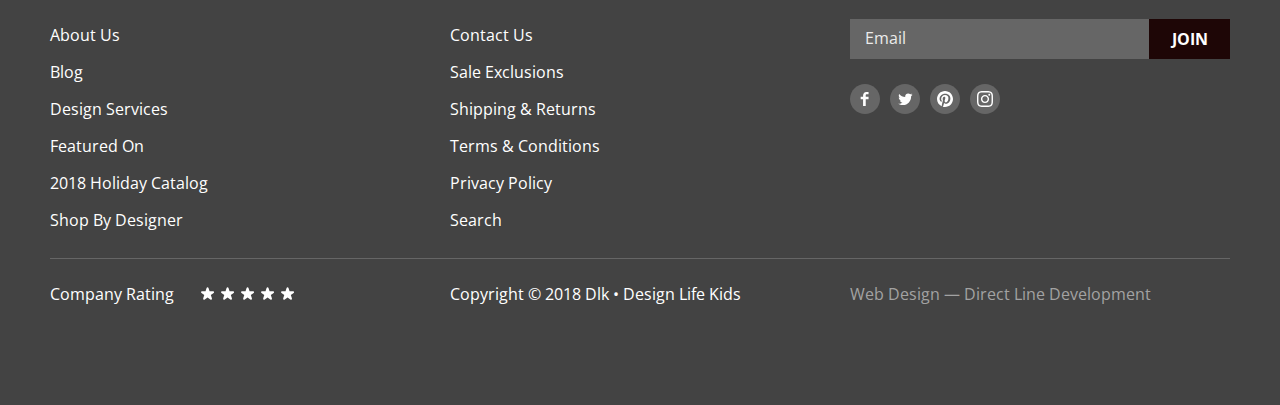
==== commit 0f3413dd: "Fixed errors" ====
--- a/pages/blog/index.html
+++ b/pages/blog/index.html
@@ -55,8 +55,8 @@
         <div class="blogs container container-blogs">
             <ul class="blogs-list">
                 <li class="blogs-items">
-                    <a href="#" class="blog-item-link">
-                        <img class="blogs-image" src="../../images/blogs-1.jpg" width="380" height="220" alt="Blog-1">
+                    <a href="#" class="blog-item-link">                        
+                        <img class="blogs-image" src="../../images/blogs-1.jpg" width="380" height="220" alt="Blog-1">                        
                         <p class="blogs-date">23rd August 2018</p>
                         <h6>Top 5 fastest growing it service companies in philly</h6>
                         <p class="blogs-text">Direct Line Development’s Team is excited to announce that we received UpCity’s 2019 Local Excellence Award! This prestigious award is annually presented to the Top 1% of service providers in the given marketplace.</p>
@@ -105,9 +105,9 @@
             </ul>
         </div>
         <div class="page-selecting container">        
-            <button class="page-selecting-button">        
+            <button disabled="disabled" class="page-selecting-button-disabled">      
                 <svg width="18" height="30" viewBox="0 0 18 30" fill="none">
-                    <path class="page-selecting-arrow" d="M16 2L3 15L16 28" stroke="#1E0606" stroke-opacity="0.12" stroke-width="4"/>
+                    <path class="page-selecting-arrow" d="M16 2L3 15L16 28" stroke-width="4"/>
                 </svg>
             </button>        
             <div class="page-selecting-radio-block">
@@ -122,7 +122,7 @@
             </div>        
             <button class="page-selecting-button">            
                 <svg width="18" height="30" viewBox="0 0 18 30" fill="none">
-                    <path class="page-selecting-arrow" d="M2 2L15 15L2 28" stroke="#1E0606" stroke-opacity="0.12" stroke-width="4"/>
+                    <path class="page-selecting-arrow" d="M2 2L15 15L2 28" stroke-width="4"/>
                 </svg>                
             </button>        
         </div> 
--- a/css/common.min.css
+++ b/css/common.min.css
@@ -1 +1 @@
-body{font-family:"Open Sans",Arial,sans-serif;font-style:normal;margin:0;box-sizing:border-box;font-size:16px;line-height:22px;font-weight:400}ul > li{list-style-type:none}a{text-decoration:none;color:#1E0606}.container{max-width:1180px;width:100%;margin:0 auto}.outline{list-style-type:none;padding:0;margin:0}h1{font-family:"Montserrat",Arial,sans-serif;text-transform:uppercase;font-size:40px;line-height:110%;font-weight:700;margin:0}h2{font-family:"Montserrat",Arial,sans-serif;text-transform:uppercase;font-size:38px;line-height:46px;font-weight:700}h3{font-family:"Montserrat",Arial,sans-serif;text-transform:uppercase;font-size:26px;line-height:32px;font-weight:700;color:#fff;margin:0}h4{font-family:"Open Sans",Arial,sans-serif;font-style:normal;font-weight:400;font-size:16px;line-height:22px;color:#AAA}h5{font-family:"Open Sans",Arial,sans-serif;font-style:normal;font-weight:700;font-size:16px;line-height:22px;color:#1E0606;margin:0}h6{font-family:"Montserrat",Arial,sans-serif;font-size:24px;line-height:31px;font-weight:700;margin:0}.button{background:#1E0606;color:#fff;font-family:"Open Sans",Arial,sans-serif;font-style:normal;font-size:16px;line-height:22px;font-weight:700;width:100%;text-align:center;padding:9px;border:none;text-transform:uppercase;cursor:pointer;margin:0;height:40px}.button:hover{background:#C29974}.button:active{background:#CFAF91}.button:disabled{background:#C1C1C1}.join{max-width:81px}.header{padding:35px 0;display:flex;align-items:center;font-size:14px;line-height:19px;text-transform:uppercase}.header-logo{margin-right:40px}.header-logo img{display:block}.header-nav{margin:0 auto 0 20px}.header-list{display:flex;align-items:center}.header-item{margin-right:20px;font-weight:400}.header-contacts-us-wrapper{display:flex;align-items:center;word-spacing:4px}.header-contact-us{font-weight:700}.header-button-magnifier{width:60px;border:none;background-color:#fff;cursor:pointer;padding:0;margin-top:5px}.header-logo :hover{opacity:50%}.header-item:hover{opacity:50%}.header-button-magnifier:hover{opacity:50%}.header-contact-us:hover{opacity:50%}.header-logo :active{opacity:20%}.header-item:active{opacity:20%}.header-button-magnifier:active{opacity:20%}.header-contact-us:active{opacity:20%}footer{color:#fff;background-color:#434343;padding-top:80px}.footer-wrapper{display:flex}.footer-section{width:33%;min-width:300px}.footer-nav{border-top:1px solid #666}footer a{color:#fff}.footer-nav-list{line-height:37px;margin:23px 0 19px}.footer-wrapper .footer-section:not(:last-child){margin-right:20px}.footer-wrapper-1{border-bottom:1px solid #666}.footer-wrapper-2{margin-top:24px;padding-bottom:100px}.footer-rating_block{display:flex;flex-direction:row-reverse;justify-content:flex-end;align-items:center}.footer-rating_block input[type="radio"]{display:none}.footer-rating_label{display:block;width:18px;height:17px;margin:1px;background:url(../images/rate-star.svg) no-repeat 50% 2px;cursor:pointer}.footer-rating_block .footer-rating_label:hover,.footer-rating_block .footer-rating_label:hover ~ .footer-rating_label{background:url(../images/rate-star-hover.svg) no-repeat 50% 2px}.footer-rating_block .footer-rating_label:active,.footer-rating_block .footer-rating_label:active ~ .footer-rating_label{background:url(../images/rate-star-active.svg) no-repeat 50% 2px}.footer-rating_block input[type="radio"]:checked ~ .footer-rating_label{background:url(../images/rate-star-active.svg) no-repeat 50% 2px}.footer-rating-title{color:#fff;margin-right:24px;font-size:16px}.footer-rating_block .footer-rating_label:hover ~ .footer-rating-title{color:#C29974}.footer-rating_block .footer-rating_label:active ~ .footer-rating-title{color:#C29974}.footer-rating_block input[type="radio"]:checked ~ .footer-rating-title{color:#C29974}.footer-social-list{display:flex;margin-top:25px}.footer-social-list li{padding:0 10px 0 0}.footer-social-list li:hover{opacity:50%}.footer-social-list li:active{opacity:20%}.footer-input-field{border:none;background-color:#666;width:299px;padding-left:15px}.footer-input-field::placeholder{color:#EBEBEB}.footer-label-email{display:none}.footer-form{display:flex;margin-top:25px}.footer-dl_digital-link{color:#a2a2a2}.footer-dl_digital-link:hover{color:#fff;text-decoration:underline}.footer-dl_digital-link:active{color:#fff;text-decoration:underline}.footer-nav-list li:hover{opacity:50%}.footer-nav-list li:active{opacity:20%}.breadcrumbs{margin:18px 0 28px}.breadcrumbs-list{display:flex;justify-content:flex-start}.breadcrumbs-list .breadcrumbs-item:last-child{opacity:.5}.breadcrumbs-item{display:flex;font-family:"Crimson Text","Times New Roman",serif;font-style:italic;font-size:20px;line-height:25px}.breadcrumbs-item:not(:last-child)::after{content:url(../images/arrow-divider.svg);margin:0 21px}.page-selecting{display:flex;justify-content:space-between;margin-bottom:58px}.page-selecting-button{background-color:#fff;width:18px;height:30px;border:none;padding:0}.page-selecting-radio-block{display:flex}.page-selecting-radio-block input[type="radio"]{display:none}.paging-label{width:75px;height:30px;font-family:"Montserrat",Arial,sans-serif;font-weight:700;line-height:30px;text-align:center}.paging-label:hover{color:#DADADA}.page-selecting input[type="radio"]:checked + .paging-label{color:#C29974}.page-selecting-arrow:hover{stroke:#C29974;stroke-opacity:1}.page-selecting-arrow:active{stroke:#C29974;stroke-opacity:.5}.contact-form{box-sizing:border-box;min-width:680px;background:#E5EAF8;padding:42px 40px}.contact-form fieldset{border:none;display:flex;margin:0;padding:0;margin-bottom:21px}.contact-form label{font-size:14px;line-height:19px;color:#1E0606;margin-bottom:3px}.contact-form input,.contact-form textarea{box-sizing:border-box;border:1px solid rgba(0,0,0,0.2);padding:12px 20px;font-size:18px;line-height:25px;background:#fff}.contact-form input{height:50px}.contact-form textarea{height:150px;resize:none}.contact-form input:hover,.contact-form textarea:hover{outline:none;border:1px solid rgba(0,0,0,0.3)}.contact-form input:focus,.contact-form textarea:focus{outline:none;border:1px solid rgba(0,0,0,0.2)}.contact-form input::placeholder{color:#1E0606}.contact-wrapper{display:flex;flex-direction:column}.contact-block{max-width:290px;width:100%}.contact-line{display:flex;justify-content:space-between}.contact-form .contact-confirmation{margin-bottom:17px}.contact-confirmation input[type="checkbox"]{display:none}.confirm-label{display:block;background:url(../images/checkbox.svg) no-repeat 0 0;padding-left:35px;cursor:pointer;margin:0}.contact-confirmation input[type="checkbox"]:checked + .confirm-label{background:url(../images/checkbox-checked.svg) no-repeat 0 0}.contact-submit{max-width:106px}.popup-overlay{width:100%;height:100vh;background:rgba(125,151,218,0.8);position:fixed;top:0;left:0;display:none;z-index:2}.popup-form{position:fixed;top:50%;left:50%;transform:translate(-50%,-50%);width:680px;display:none;z-index:2}.popup-open,.popup-overlay-open{display:block}.popup-close{position:absolute;top:0;right:-25px;cursor:pointer;background:transparent;border:none;padding:0}+body{font-family:"Open Sans",Arial,sans-serif;font-style:normal;margin:0;-webkit-box-sizing:border-box;box-sizing:border-box;font-size:16px;line-height:22px;font-weight:400}ul > li{list-style-type:none}a{text-decoration:none;color:#1E0606}.container{max-width:1180px;width:100%;margin:0 auto}.outline{list-style-type:none;padding:0;margin:0}h1{font-family:"Montserrat",Arial,sans-serif;text-transform:uppercase;font-size:40px;line-height:110%;font-weight:700;margin:0}h2{font-family:"Montserrat",Arial,sans-serif;text-transform:uppercase;font-size:38px;line-height:46px;font-weight:700}h3{font-family:"Montserrat",Arial,sans-serif;text-transform:uppercase;font-size:26px;line-height:32px;font-weight:700;color:#fff;margin:0}h4{font-family:"Open Sans",Arial,sans-serif;font-style:normal;font-weight:400;font-size:16px;line-height:22px;color:#AAA}h5{font-family:"Open Sans",Arial,sans-serif;font-style:normal;font-weight:700;font-size:16px;line-height:22px;color:#1E0606;margin:0}h6{font-family:"Montserrat",Arial,sans-serif;font-size:24px;line-height:31px;font-weight:700;margin:0}.button{background:#1E0606;color:#fff;font-family:"Open Sans",Arial,sans-serif;font-style:normal;font-size:16px;line-height:22px;font-weight:700;text-align:center;padding:9px;border:none;text-transform:uppercase;cursor:pointer;margin:0;height:40px}.button:hover{background:#C29974}.button:active{background:#CFAF91}.button:disabled{background:#C1C1C1}.join{min-width:81px}.header{padding:35px 0;display:-webkit-box;display:-ms-flexbox;display:flex;-webkit-box-align:center;-ms-flex-align:center;align-items:center;font-size:14px;line-height:19px;text-transform:uppercase}.header-logo{margin-right:40px}.header-logo img{display:block}.header-nav{margin:0 auto 0 20px}.header-list{display:-webkit-box;display:-ms-flexbox;display:flex;-webkit-box-align:center;-ms-flex-align:center;align-items:center}.header-item{margin-right:20px;font-weight:400}.header-contacts-us-wrapper{display:-webkit-box;display:-ms-flexbox;display:flex;-webkit-box-align:center;-ms-flex-align:center;align-items:center;word-spacing:4px}.header-contact-us{font-weight:700}.header-button-magnifier{width:60px;border:none;background-color:#fff;cursor:pointer;padding:0;margin-top:5px}.header-logo :hover{opacity:50%}.header-item:hover{opacity:50%}.header-button-magnifier:hover{opacity:50%}.header-contact-us:hover{opacity:50%}.header-logo :active{opacity:20%}.header-item:active{opacity:20%}.header-button-magnifier:active{opacity:20%}.header-contact-us:active{opacity:20%}footer{color:#fff;background-color:#434343;padding-top:80px}.footer-wrapper{display:-webkit-box;display:-ms-flexbox;display:flex}.footer-section{width:33%;min-width:300px}.footer-nav{border-top:1px solid #666}footer a{color:#fff}.footer-nav-list{line-height:37px;margin:23px 0 19px}.footer-wrapper .footer-section:not(:last-child){margin-right:20px}.footer-wrapper-1{border-bottom:1px solid #666}.footer-wrapper-2{margin-top:24px;padding-bottom:100px}.footer-rating_block{display:-webkit-box;display:-ms-flexbox;display:flex;-webkit-box-orient:horizontal;-webkit-box-direction:reverse;-ms-flex-direction:row-reverse;flex-direction:row-reverse;-webkit-box-pack:end;-ms-flex-pack:end;justify-content:flex-end;-webkit-box-align:center;-ms-flex-align:center;align-items:center}.footer-rating_block input[type="radio"]{display:none}.footer-rating_label{display:block;width:18px;height:17px;margin:1px;background:url(../images/rate-star.svg) no-repeat 50% 2px;cursor:pointer}.footer-rating_block .footer-rating_label:hover,.footer-rating_block .footer-rating_label:hover ~ .footer-rating_label{background:url(../images/rate-star-hover.svg) no-repeat 50% 2px}.footer-rating_block .footer-rating_label:active,.footer-rating_block .footer-rating_label:active ~ .footer-rating_label{background:url(../images/rate-star-active.svg) no-repeat 50% 2px}.footer-rating_block input[type="radio"]:checked ~ .footer-rating_label{background:url(../images/rate-star-active.svg) no-repeat 50% 2px}.footer-rating-title{color:#fff;margin-right:24px;font-size:16px}.footer-rating_block .footer-rating_label:hover ~ .footer-rating-title{color:#C29974}.footer-rating_block .footer-rating_label:active ~ .footer-rating-title{color:#C29974}.footer-rating_block input[type="radio"]:checked ~ .footer-rating-title{color:#C29974}.footer-social-list{display:-webkit-box;display:-ms-flexbox;display:flex;margin-top:25px}.footer-social-list li{padding:0 10px 0 0}.footer-social-list li:hover{opacity:50%}.footer-social-list li:active{opacity:20%}.footer-input-field{border:none;background-color:#666;width:299px;padding-left:15px}.footer-input-field::-webkit-input-placeholder{color:#EBEBEB}.footer-input-field::-moz-placeholder{color:#EBEBEB}.footer-input-field:-ms-input-placeholder{color:#EBEBEB}.footer-input-field::-ms-input-placeholder{color:#EBEBEB}.footer-input-field::placeholder{color:#EBEBEB}.footer-label-email{display:none}.footer-form{display:-webkit-box;display:-ms-flexbox;display:flex;margin-top:25px}.footer-dl_digital-link{color:#a2a2a2}.footer-dl_digital-link:hover{color:#fff;text-decoration:underline}.footer-dl_digital-link:active{color:#fff;text-decoration:underline}.footer-nav-list li:hover{opacity:50%}.footer-nav-list li:active{opacity:20%}.breadcrumbs{margin:18px 0 28px}.breadcrumbs-list{display:-webkit-box;display:-ms-flexbox;display:flex;-webkit-box-pack:start;-ms-flex-pack:start;justify-content:flex-start}.breadcrumbs-list .breadcrumbs-item:last-child{opacity:.5}.breadcrumbs-item{display:-webkit-box;display:-ms-flexbox;display:flex;font-family:"Crimson Text","Times New Roman",serif;font-style:italic;font-size:20px;line-height:25px}.breadcrumbs-item:not(:last-child):hover{opacity:.7}.breadcrumbs-item:not(:last-child):active{opacity:.5}.breadcrumbs-item:not(:last-child)::after{content:url(../images/arrow-divider.svg);margin:0 21px}.page-selecting{display:-webkit-box;display:-ms-flexbox;display:flex;-webkit-box-pack:justify;-ms-flex-pack:justify;justify-content:space-between;margin-bottom:58px}.page-selecting-button,.page-selecting-button-disabled{background-color:#fff;width:18px;height:30px;border:none;padding:0}.page-selecting-button{cursor:pointer}.page-selecting-radio-block{display:-webkit-box;display:-ms-flexbox;display:flex}.page-selecting-radio-block input[type="radio"]{display:none}.paging-label{width:75px;height:30px;font-family:"Montserrat",Arial,sans-serif;font-weight:700;line-height:30px;text-align:center;cursor:pointer}.paging-label:hover{color:#DADADA}.page-selecting input[type="radio"]:checked + .paging-label{color:#C29974}.page-selecting-button .page-selecting-arrow:hover{stroke:#C29974;stroke-opacity:1}.page-selecting-button .page-selecting-arrow:active{stroke:#C29974;stroke-opacity:.5}.page-selecting-button-disabled .page-selecting-arrow{stroke:#1E0606;stroke-opacity:.05}.page-selecting-arrow{stroke:#1E0606;stroke-opacity:.12}.contact-form{-webkit-box-sizing:border-box;box-sizing:border-box;min-width:680px;background:#E5EAF8;padding:42px 40px}.contact-form fieldset{border:none;display:-webkit-box;display:-ms-flexbox;display:flex;margin:0;padding:0;margin-bottom:21px}.contact-form label{font-size:14px;line-height:19px;color:#1E0606;margin-bottom:3px}.contact-form input,.contact-form textarea{-webkit-box-sizing:border-box;box-sizing:border-box;border:1px solid rgba(0,0,0,0.2);padding:12px 20px;font-size:18px;line-height:25px;background:#fff}.contact-form input{height:50px}.contact-form textarea{height:150px;resize:none}.contact-form input:hover,.contact-form textarea:hover{outline:none;border:1px solid rgba(0,0,0,0.3)}.contact-form input:focus,.contact-form textarea:focus{outline:none;border:1px solid rgba(0,0,0,0.2)}.contact-form input::-webkit-input-placeholder{color:#1E0606}.contact-form input::-moz-placeholder{color:#1E0606}.contact-form input:-ms-input-placeholder{color:#1E0606}.contact-form input::-ms-input-placeholder{color:#1E0606}.contact-form input::placeholder{color:#1E0606}.contact-wrapper{display:-webkit-box;display:-ms-flexbox;display:flex;-webkit-box-orient:vertical;-webkit-box-direction:normal;-ms-flex-direction:column;flex-direction:column}.contact-block{max-width:290px;width:100%}.contact-line{display:-webkit-box;display:-ms-flexbox;display:flex;-webkit-box-pack:justify;-ms-flex-pack:justify;justify-content:space-between}.contact-form .contact-confirmation{margin-bottom:17px}.contact-confirmation input[type="checkbox"]{display:none}.confirm-label{display:block;background:url(../images/checkbox.svg) no-repeat 0 0;padding-left:35px;cursor:pointer;margin:0}.contact-confirmation input[type="checkbox"]:checked + .confirm-label{background:url(../images/checkbox-checked.svg) no-repeat 0 0}.contact-submit{max-width:106px}.popup-overlay{width:100%;height:100vh;background:rgba(125,151,218,0.8);position:fixed;top:0;left:0;display:none;z-index:2}.popup-form{position:fixed;top:50%;left:50%;-webkit-transform:translate(-50%,-50%);-ms-transform:translate(-50%,-50%);transform:translate(-50%,-50%);width:680px;display:none;z-index:2}.popup-open,.popup-overlay-open{display:block}.popup-close{position:absolute;top:0;right:-25px;cursor:pointer;background:transparent;border:none;padding:0}--- a/pages/blog/style.min.css
+++ b/pages/blog/style.min.css
@@ -1 +1 @@
-.blogs{margin-bottom:32px}.container-blogs{max-width:1200px}.blogs-title{margin-top:29px;margin-bottom:30px}.blogs-list{display:flex;flex-wrap:wrap;padding:0}.blogs-items{margin:18px 10px 15px;display:block;width:380px}.blogs-image{display:block}.blogs-date{padding:20px 0 8px;margin:0;color:#818181}.blogs-text{font-size:18px;line-height:25px;padding:15px 0 0;margin:0}.blog-item-link:hover h6,.blog-item-link:active h6{text-decoration:underline}+.blogs{margin-bottom:32px}.container-blogs{max-width:1200px}.blogs-title{margin-top:29px;margin-bottom:30px}.blogs-list{display:-webkit-box;display:-ms-flexbox;display:flex;-ms-flex-wrap:wrap;flex-wrap:wrap;padding:0}.blogs-items{margin:18px 10px 15px;display:block;width:380px}.blogs-image{display:block;background-color:#F0F0F0}.blogs-date{padding:20px 0 8px;margin:0;color:#818181}.blogs-text{font-size:18px;line-height:25px;padding:15px 0 0;margin:0}.blog-item-link:hover h6,.blog-item-link:active h6{text-decoration:underline}